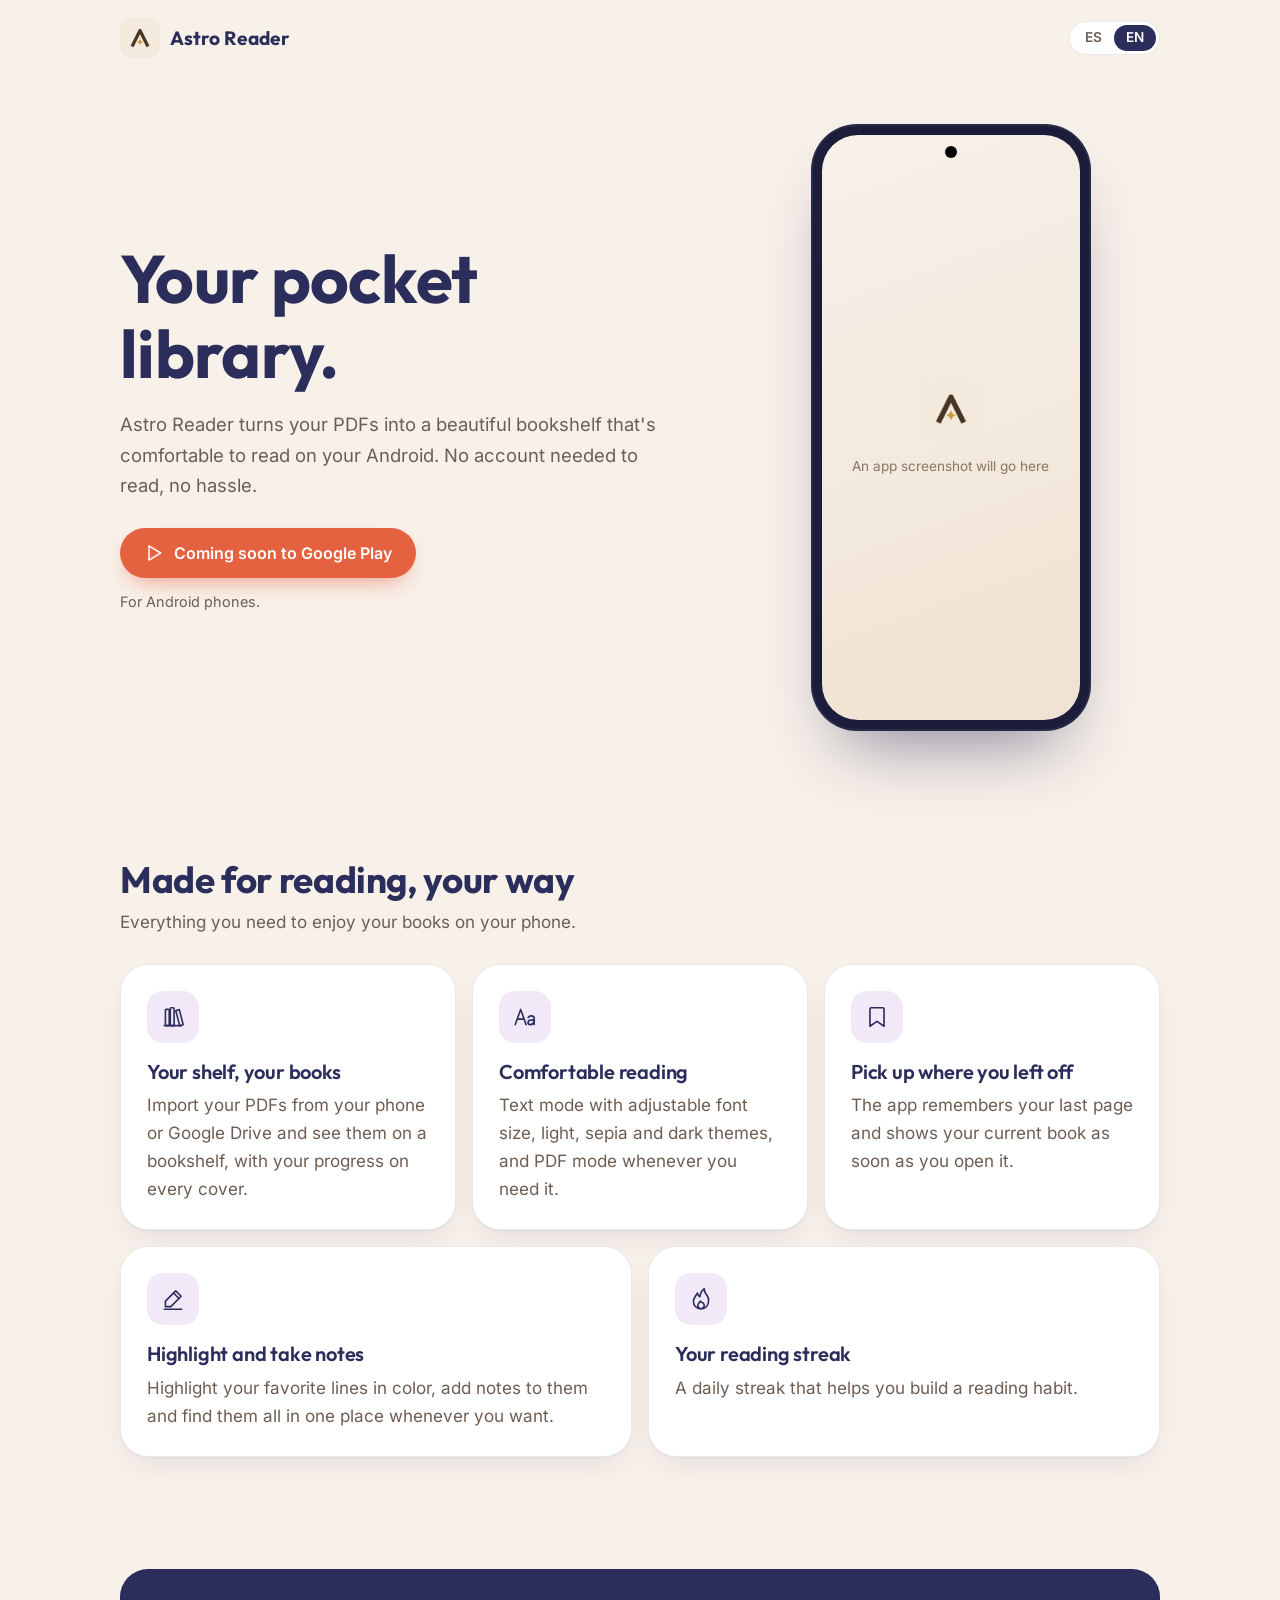
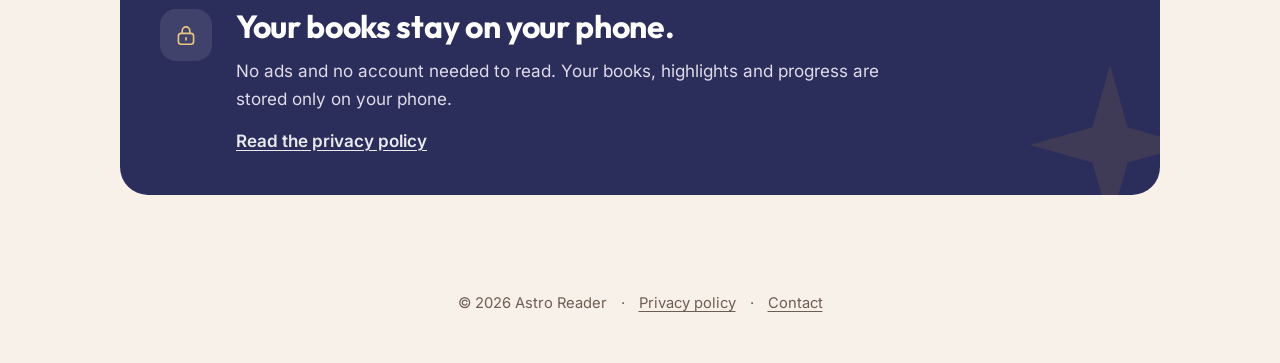
==== en/index.html @ 17009dff "Sitio web de Astro Reader: inicio y política de privacidad (ES/EN) Co-Authored-By: Claude Opus 5.5 <" ====
<!doctype html>
<html lang="en">
<head>
  <meta charset="utf-8">
  <meta name="viewport" content="width=device-width, initial-scale=1">
  <title>Astro Reader · Your pocket library</title>
  <meta name="description" content="Astro Reader turns your PDFs into a beautiful bookshelf that's comfortable to read on your Android. Text mode, highlights, notes and a reading streak.">
  <meta name="theme-color" content="#F8F1EA" media="(prefers-color-scheme: light)">
  <meta name="theme-color" content="#16172C" media="(prefers-color-scheme: dark)">
  <link rel="icon" type="image/png" sizes="32x32" href="../img/favicon-32.png">
  <link rel="apple-touch-icon" href="../img/apple-touch-icon.png">
  <link rel="alternate" hreflang="es" href="https://astroreaderapp.github.io/">
  <link rel="alternate" hreflang="en" href="https://astroreaderapp.github.io/en/">
  <link rel="preload" href="../fuentes/outfit-latin-700-normal.woff2" as="font" type="font/woff2" crossorigin>
  <link rel="stylesheet" href="../estilos.css">

  <meta property="og:type" content="website">
  <meta property="og:url" content="https://astroreaderapp.github.io/en/">
  <meta property="og:site_name" content="Astro Reader">
  <meta property="og:title" content="Astro Reader · Your pocket library">
  <meta property="og:description" content="Your PDFs on a beautiful bookshelf, comfortable to read on your Android.">
  <meta property="og:image" content="https://astroreaderapp.github.io/img/compartir.png">
  <meta property="og:image:width" content="1200">
  <meta property="og:image:height" content="630">
  <meta property="og:locale" content="en_US">
  <meta name="twitter:card" content="summary_large_image">
</head>
<body>
  <a class="saltar" href="#contenido">Skip to content</a>

  <header class="cabecera">
    <div class="contenedor">
      <a class="marca" href="index.html">
        <img src="../img/logo.webp" width="40" height="40" alt="">
        Astro Reader
      </a>
      <nav class="idioma" aria-label="Language">
        <a href="../index.html" lang="es" hreflang="es">ES</a>
        <span aria-current="page" lang="en">EN</span>
      </nav>
    </div>
  </header>

  <main id="contenido">
    <section class="hero">
      <div class="contenedor">
        <div>
          <h1>Your pocket library.</h1>
          <p class="subtitulo">Astro Reader turns your PDFs into a beautiful bookshelf that's comfortable to read on your Android. No account needed to read, no hassle.</p>

          <!-- GOOGLE PLAY LINK: when the app is published, change href="#" to
               https://play.google.com/store/apps/details?id=com.astroreader.app
               remove aria-disabled="true" and change the text to "Get it on Google Play". -->
          <a class="boton" id="google-play" href="#" aria-disabled="true">
            <svg viewBox="0 0 24 24" fill="none" stroke="currentColor" stroke-width="1.8" stroke-linejoin="round" aria-hidden="true"><path d="M6 3.5v17l14-8.5z"/></svg>
            Coming soon to Google Play
          </a>
          <span class="nota-boton">For Android phones.</span>
        </div>

        <div class="telefono-zona">
          <div class="telefono">
            <div class="pantalla">
              <!-- SCREENSHOT: replace this block with
                   <img src="../img/captura-1.webp" alt="The Astro Reader bookshelf with several books" width="1080" height="2340"> -->
              <div class="pantalla-vacia">
                <img src="../img/logo.webp" width="64" height="64" alt="">
                <span>An app screenshot will go here</span>
              </div>
            </div>
          </div>
        </div>
      </div>
    </section>

    <section aria-labelledby="t-funciones">
      <div class="contenedor">
        <h2 class="titulo-seccion" id="t-funciones">Made for reading, your way</h2>
        <p class="intro-seccion">Everything you need to enjoy your books on your phone.</p>

        <div class="tarjetas">
          <article class="tarjeta">
            <div class="icono"><svg viewBox="0 0 24 24" aria-hidden="true"><path d="M4 20h16"/><rect x="5" y="5" width="3.5" height="15" rx="0.8"/><rect x="9.5" y="3.5" width="3.5" height="16.5" rx="0.8"/><path d="M14.6 6.2l3.2-1 3.6 13.8-3.2 1z"/></svg></div>
            <h3>Your shelf, your books</h3>
            <p>Import your PDFs from your phone or Google Drive and see them on a bookshelf, with your progress on every cover.</p>
          </article>

          <article class="tarjeta">
            <div class="icono"><svg viewBox="0 0 24 24" aria-hidden="true"><path d="M3 19l5-14 5 14M4.8 14h6.4"/><path d="M15 12.5c.6-1 1.6-1.5 2.8-1.5 1.8 0 2.7 1 2.7 2.7V19m0-3.3c-.5 2.2-1.7 3.3-3.4 3.3-1.4 0-2.3-.8-2.3-2 0-1.4 1.2-2.1 3.4-2.1h2.3"/></svg></div>
            <h3>Comfortable reading</h3>
            <p>Text mode with adjustable font size, light, sepia and dark themes, and PDF mode whenever you need it.</p>
          </article>

          <article class="tarjeta">
            <div class="icono"><svg viewBox="0 0 24 24" aria-hidden="true"><path d="M6.5 3.5h11a1 1 0 0 1 1 1v16l-6.5-4.5-6.5 4.5v-16a1 1 0 0 1 1-1z"/></svg></div>
            <h3>Pick up where you left off</h3>
            <p>The app remembers your last page and shows your current book as soon as you open it.</p>
          </article>

          <article class="tarjeta">
            <div class="icono"><svg viewBox="0 0 24 24" aria-hidden="true"><path d="M14.5 4.5l5 5L10 19H5v-5z"/><path d="M12.5 6.5l5 5"/><path d="M4 21.5h16"/></svg></div>
            <h3>Highlight and take notes</h3>
            <p>Highlight your favorite lines in color, add notes to them and find them all in one place whenever you want.</p>
          </article>

          <article class="tarjeta">
            <div class="icono"><svg viewBox="0 0 24 24" aria-hidden="true"><path d="M12 21c-4 0-7-2.8-7-6.6 0-3.3 2.4-5.4 3.6-7.9.4 1.6 1.2 2.7 2.4 3.4C11.4 6.4 13 4 15 2.5c-.2 3 1.4 4.6 2.6 6.3 1 1.4 1.4 2.8 1.4 4.6C19 18.2 16 21 12 21z"/><path d="M12 21c-1.7 0-3-1.2-3-2.9 0-1.8 1.6-2.7 2.3-4.1.9 1 1.5 1.3 2.3 1.4.8 1 1.4 1.7 1.4 2.7 0 1.7-1.3 2.9-3 2.9z"/></svg></div>
            <h3>Your reading streak</h3>
            <p>A daily streak that helps you build a reading habit.</p>
          </article>
        </div>
      </div>
    </section>

    <section aria-labelledby="t-privacidad">
      <div class="contenedor">
        <div class="privacidad-bloque">
          <div class="icono"><svg viewBox="0 0 24 24" aria-hidden="true"><rect x="5" y="10.5" width="14" height="10" rx="2.5"/><path d="M8.5 10.5V8a3.5 3.5 0 0 1 7 0v2.5"/><path d="M12 14.5v2"/></svg></div>
          <div>
            <h2 id="t-privacidad">Your books stay on your phone.</h2>
            <p style="margin-top:12px">No ads and no account needed to read. Your books, highlights and progress are stored only on your phone.</p>
            <p style="margin-top:14px"><a href="privacy.html">Read the privacy policy</a></p>
          </div>
        </div>
      </div>
    </section>
  </main>

  <footer class="pie">
    <div class="contenedor">
      <span>© 2026 Astro Reader</span>
      <span aria-hidden="true">·</span>
      <a href="privacy.html">Privacy policy</a>
      <span aria-hidden="true">·</span>
      <a href="mailto:contacto.astroreader@gmail.com">Contact</a>
    </div>
  </footer>
</body>
</html>
---- estilos.css ----
/* Astro Reader · estilos del sitio
   Colores de la app: índigo #2B2D5B, coral #E4623F, crema #F8F1EA, dorado #C9993A, café #4A3426. */

@font-face { font-family: 'Inter'; src: url('fuentes/inter-latin-400-normal.woff2') format('woff2'); font-weight: 400; font-display: swap; }
@font-face { font-family: 'Inter'; src: url('fuentes/inter-latin-600-normal.woff2') format('woff2'); font-weight: 600; font-display: swap; }
@font-face { font-family: 'Outfit'; src: url('fuentes/outfit-latin-600-normal.woff2') format('woff2'); font-weight: 600; font-display: swap; }
@font-face { font-family: 'Outfit'; src: url('fuentes/outfit-latin-700-normal.woff2') format('woff2'); font-weight: 700; font-display: swap; }

:root {
  --indigo: #2B2D5B;
  --coral: #E4623F;
  --coral-texto: #B8452A; /* coral más oscuro para enlaces: se lee bien sobre crema */
  --crema: #F8F1EA;
  --dorado: #C9993A;
  --cafe: #4A3426;

  --fondo: var(--crema);
  --tarjeta: #FFFFFF;
  --texto: #3A2C24;
  --texto-suave: #6E5D52;
  --titulo: var(--indigo);
  --borde: rgba(74, 52, 38, 0.10);
  --sombra: 0 1px 2px rgba(43, 45, 91, 0.05), 0 12px 32px -12px rgba(43, 45, 91, 0.14);
  --destacado-fondo: var(--indigo);
  --destacado-texto: #F3EEF8;
  --icono: var(--indigo);
  --icono-fondo: #F1E9F8;
  --telefono: #1C1D3A;

  --radio: 28px;
  --radio-chico: 18px;
  --ancho: 1080px;
  color-scheme: light dark;
}

@media (prefers-color-scheme: dark) {
  :root {
    --fondo: #16172C;
    --tarjeta: #212341;
    --texto: #E9E2DA;
    --texto-suave: #B3AAB8;
    --titulo: #F3ECE3;
    --borde: rgba(255, 255, 255, 0.08);
    --sombra: 0 1px 2px rgba(0, 0, 0, 0.3), 0 12px 32px -12px rgba(0, 0, 0, 0.5);
    --destacado-fondo: #2B2D5B;
    --destacado-texto: #F3EEF8;
    --icono: #E9C77E;
    --icono-fondo: rgba(201, 153, 58, 0.14);
    --coral-texto: #F08A6C;
    --telefono: #0B0C18;
  }
}

* { box-sizing: border-box; }
html { -webkit-text-size-adjust: 100%; }
body {
  margin: 0;
  background: var(--fondo);
  color: var(--texto);
  font: 400 1.0625rem/1.65 'Inter', system-ui, -apple-system, 'Segoe UI', Roboto, sans-serif;
  -webkit-font-smoothing: antialiased;
}
img { max-width: 100%; height: auto; display: block; }
a { color: var(--coral-texto); text-underline-offset: 3px; }
a:focus-visible, button:focus-visible { outline: 3px solid var(--dorado); outline-offset: 3px; border-radius: 8px; }

h1, h2, h3 { font-family: 'Outfit', system-ui, sans-serif; color: var(--titulo); line-height: 1.12; margin: 0; letter-spacing: -0.01em; }

.saltar { position: absolute; left: -999px; top: 8px; background: var(--tarjeta); padding: 8px 14px; border-radius: 10px; z-index: 10; }
.saltar:focus { left: 16px; }

.contenedor { width: 100%; max-width: var(--ancho); margin: 0 auto; padding: 0 20px; }

/* ---------- Cabecera ---------- */
.cabecera { padding: 18px 0; }
.cabecera .contenedor { display: flex; align-items: center; justify-content: space-between; gap: 12px; }
.marca { display: flex; align-items: center; gap: 10px; text-decoration: none; color: var(--titulo); font: 700 1.2rem 'Outfit', sans-serif; }
.marca img { width: 40px; height: 40px; border-radius: 11px; }
.idioma { display: flex; background: var(--tarjeta); border: 1px solid var(--borde); border-radius: 999px; padding: 3px; font-size: 0.85rem; font-weight: 600; }
.idioma a, .idioma span { padding: 6px 12px; border-radius: 999px; text-decoration: none; color: var(--texto-suave); line-height: 1; }
.idioma [aria-current] { background: var(--indigo); color: #fff; }

/* ---------- Portada (hero) ---------- */
.hero { padding: 28px 0 56px; }
.hero .contenedor { display: grid; gap: 44px; align-items: center; }
.hero h1 { font-size: clamp(2.5rem, 9vw, 4.2rem); font-weight: 700; }
.hero .subtitulo { font-size: 1.15rem; color: var(--texto-suave); margin: 18px 0 28px; max-width: 32em; }

.boton {
  display: inline-flex; align-items: center; gap: 10px;
  background: var(--coral); color: #fff; text-decoration: none;
  font: 600 1rem 'Inter', sans-serif; padding: 15px 24px; border-radius: 999px;
  box-shadow: 0 10px 24px -10px rgba(228, 98, 63, 0.7);
}
.boton svg { width: 20px; height: 20px; }
.boton[aria-disabled="true"] { cursor: default; }
.nota-boton { display: block; margin-top: 12px; font-size: 0.9rem; color: var(--texto-suave); }

/* Maqueta de teléfono */
.telefono-zona { display: flex; justify-content: center; }
.telefono {
  position: relative; width: min(280px, 72vw); aspect-ratio: 9 / 19.5;
  background: var(--telefono); border-radius: 46px; padding: 11px;
  box-shadow: 0 40px 70px -30px rgba(43, 45, 91, 0.55), inset 0 0 0 2px rgba(255, 255, 255, 0.06);
}
.telefono::before { /* cámara */
  content: ''; position: absolute; top: 22px; left: 50%; width: 12px; height: 12px; margin-left: -6px;
  background: #000; border-radius: 50%; z-index: 2;
}
.pantalla { width: 100%; height: 100%; border-radius: 36px; overflow: hidden; background: #F5EBDD; position: relative; }
.pantalla img { width: 100%; height: 100%; object-fit: cover; }
/* Espacio para la captura mientras no la haya */
.pantalla-vacia {
  height: 100%; display: flex; flex-direction: column; align-items: center; justify-content: center; gap: 14px;
  color: #8A7465; font-size: 0.85rem; text-align: center; padding: 24px;
  background: linear-gradient(160deg, #F8F1EA, #EFE2D2);
}
.pantalla-vacia img { width: 64px; height: 64px; border-radius: 16px; }

/* ---------- Secciones ---------- */
section { padding: 40px 0; }
.titulo-seccion { font-size: clamp(1.7rem, 5vw, 2.3rem); font-weight: 700; margin-bottom: 8px; }
.intro-seccion { color: var(--texto-suave); margin: 0 0 28px; }

.tarjetas { display: grid; gap: 16px; }
.tarjeta {
  background: var(--tarjeta); border: 1px solid var(--borde); border-radius: var(--radio);
  padding: 26px; box-shadow: var(--sombra);
}
.tarjeta h3 { font-size: 1.25rem; font-weight: 600; margin: 18px 0 8px; }
.tarjeta p { margin: 0; color: var(--texto-suave); }
.icono {
  width: 52px; height: 52px; border-radius: 16px; display: grid; place-items: center;
  background: var(--icono-fondo); color: var(--icono);
}
.icono svg { width: 26px; height: 26px; fill: none; stroke: currentColor; stroke-width: 1.5; stroke-linecap: round; stroke-linejoin: round; }

/* Bloque de privacidad */
.privacidad-bloque {
  background: var(--destacado-fondo); color: var(--destacado-texto);
  border-radius: var(--radio); padding: 34px 28px; display: grid; gap: 18px;
  position: relative; overflow: hidden;
}
.privacidad-bloque::after { /* estrella dorada del logo, de adorno */
  content: ''; position: absolute; right: -30px; bottom: -30px; width: 160px; height: 160px;
  background: var(--dorado); opacity: 0.12;
  clip-path: polygon(50% 0, 61% 39%, 100% 50%, 61% 61%, 50% 100%, 39% 61%, 0 50%, 39% 39%);
}
.privacidad-bloque h2 { color: #fff; font-size: clamp(1.5rem, 4.6vw, 2rem); font-weight: 700; }
.privacidad-bloque p { margin: 0; opacity: 0.9; max-width: 40em; }
.privacidad-bloque .icono { background: rgba(255, 255, 255, 0.1); color: #E9C77E; }
.privacidad-bloque a { color: #fff; font-weight: 600; }

/* ---------- Pie ---------- */
.pie { padding: 40px 0 48px; color: var(--texto-suave); font-size: 0.92rem; }
.pie .contenedor { display: flex; flex-wrap: wrap; gap: 6px 14px; justify-content: center; text-align: center; }
.pie a { color: var(--texto-suave); }
@media (max-width: 479px) {
  .pie .contenedor { gap: 6px 20px; }
  .pie span[aria-hidden] { display: none; }
}

/* ---------- Página de texto (política) ---------- */
.documento { padding: 16px 0 24px; }
.documento .hoja {
  background: var(--tarjeta); border: 1px solid var(--borde); border-radius: var(--radio);
  padding: 30px 22px; box-shadow: var(--sombra); max-width: 760px; margin: 0 auto;
}
.documento h1 { font-size: clamp(1.9rem, 6vw, 2.6rem); font-weight: 700; }
.documento .fecha { color: var(--texto-suave); margin: 10px 0 26px; font-size: 0.95rem; }
.documento h2 { font-size: 1.3rem; font-weight: 600; margin: 34px 0 10px; padding-top: 22px; border-top: 1px solid var(--borde); }
.documento h3 { font-size: 1.05rem; font-weight: 600; margin: 20px 0 6px; }
.documento ul { padding-left: 1.2em; }
.documento li { margin: 6px 0; }
.documento li::marker { color: var(--dorado); }
.documento strong { color: var(--titulo); font-weight: 600; }
.resumen {
  background: var(--icono-fondo); border-radius: var(--radio-chico); padding: 18px 20px; margin: 0 0 8px;
}
.resumen p { margin: 0 0 6px; }
.resumen ul { margin: 0; }
.volver { display: inline-block; margin: 0 auto 6px; font-weight: 600; text-decoration: none; }

/* ---------- Pantallas más grandes ---------- */
@media (min-width: 640px) {
  .tarjetas { grid-template-columns: repeat(2, 1fr); }
  .privacidad-bloque { grid-template-columns: auto 1fr; align-items: start; padding: 40px; gap: 24px; }
  .documento .hoja { padding: 44px 48px; }
}
@media (min-width: 900px) {
  .hero { padding: 48px 0 72px; }
  .hero .contenedor { grid-template-columns: 1.15fr 0.85fr; gap: 56px; }
  .tarjetas { grid-template-columns: repeat(6, 1fr); }
  .tarjetas .tarjeta { grid-column: span 2; }
  .tarjetas .tarjeta:nth-child(4), .tarjetas .tarjeta:nth-child(5) { grid-column: span 3; }
  section { padding: 56px 0; }
}

@media (prefers-reduced-motion: no-preference) {
  .boton { transition: transform 0.15s ease, box-shadow 0.15s ease; }
  a.boton:not([aria-disabled="true"]):hover { transform: translateY(-2px); }
}
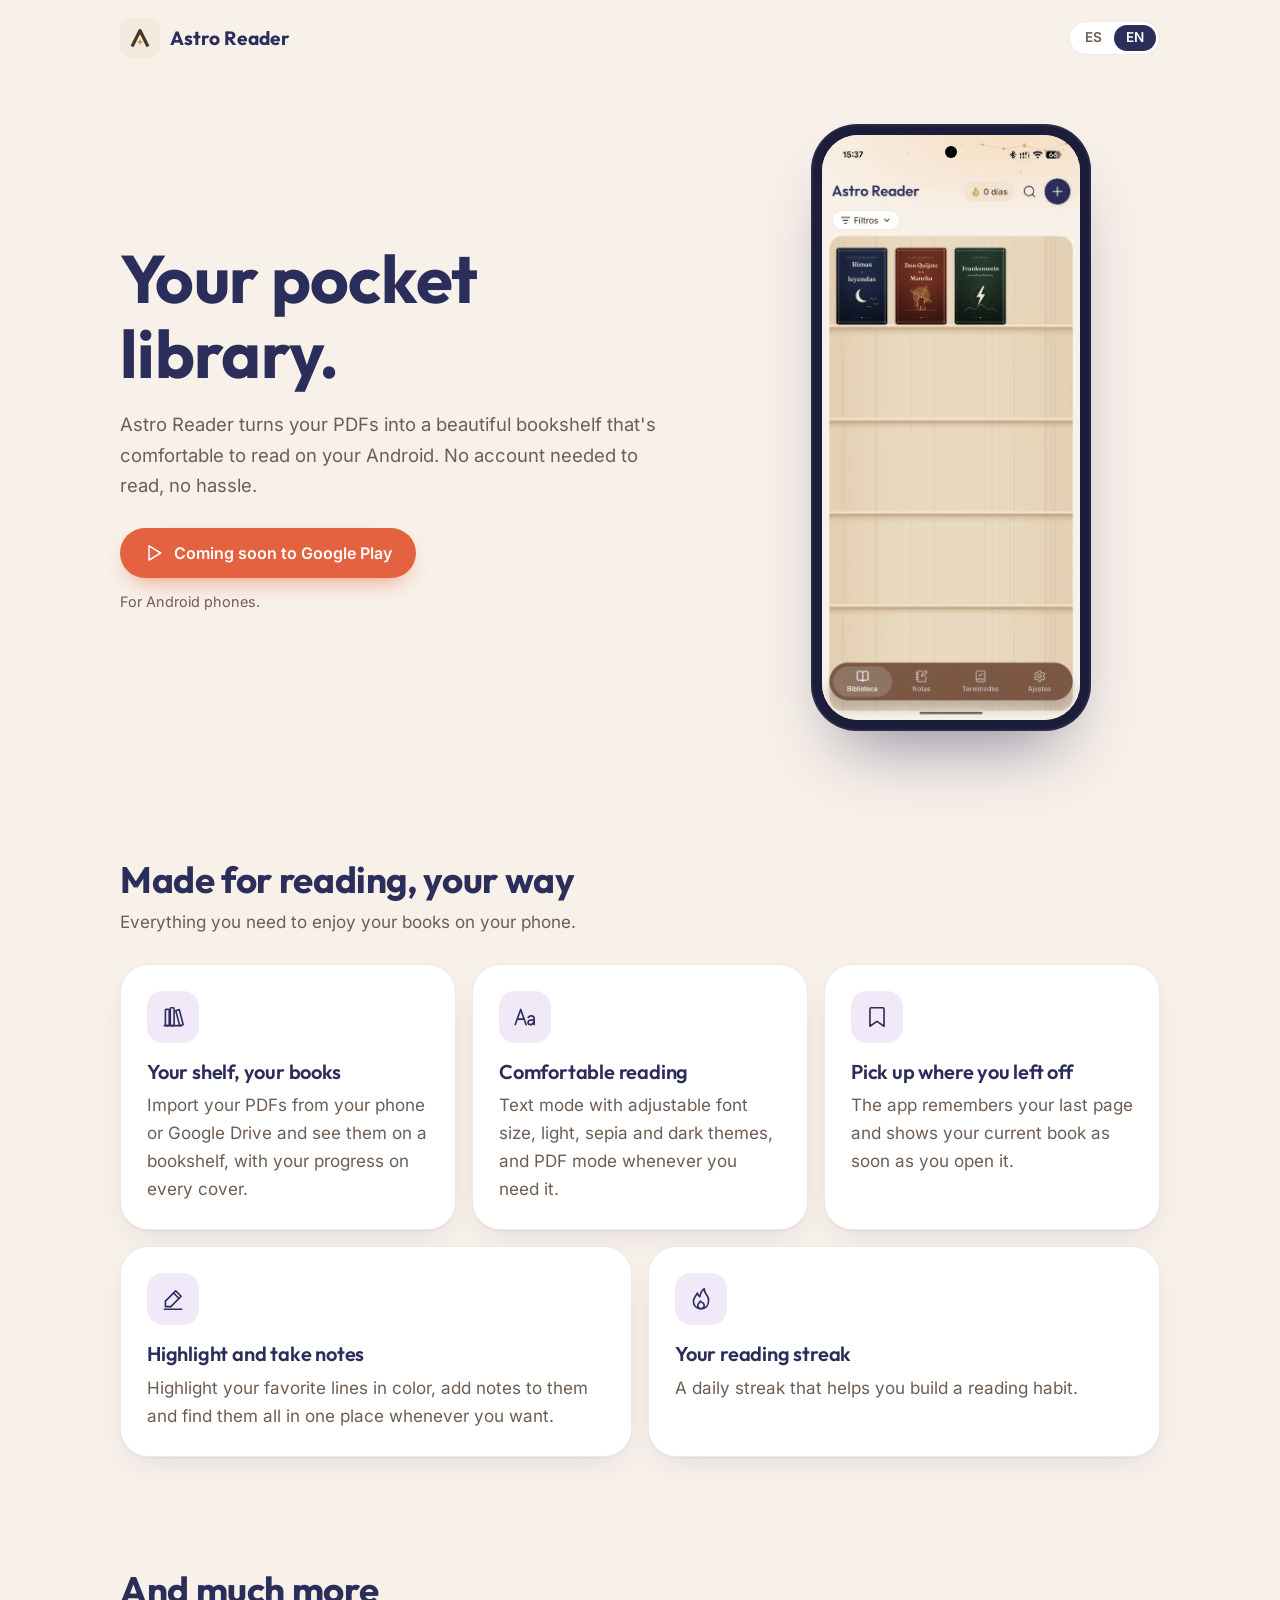
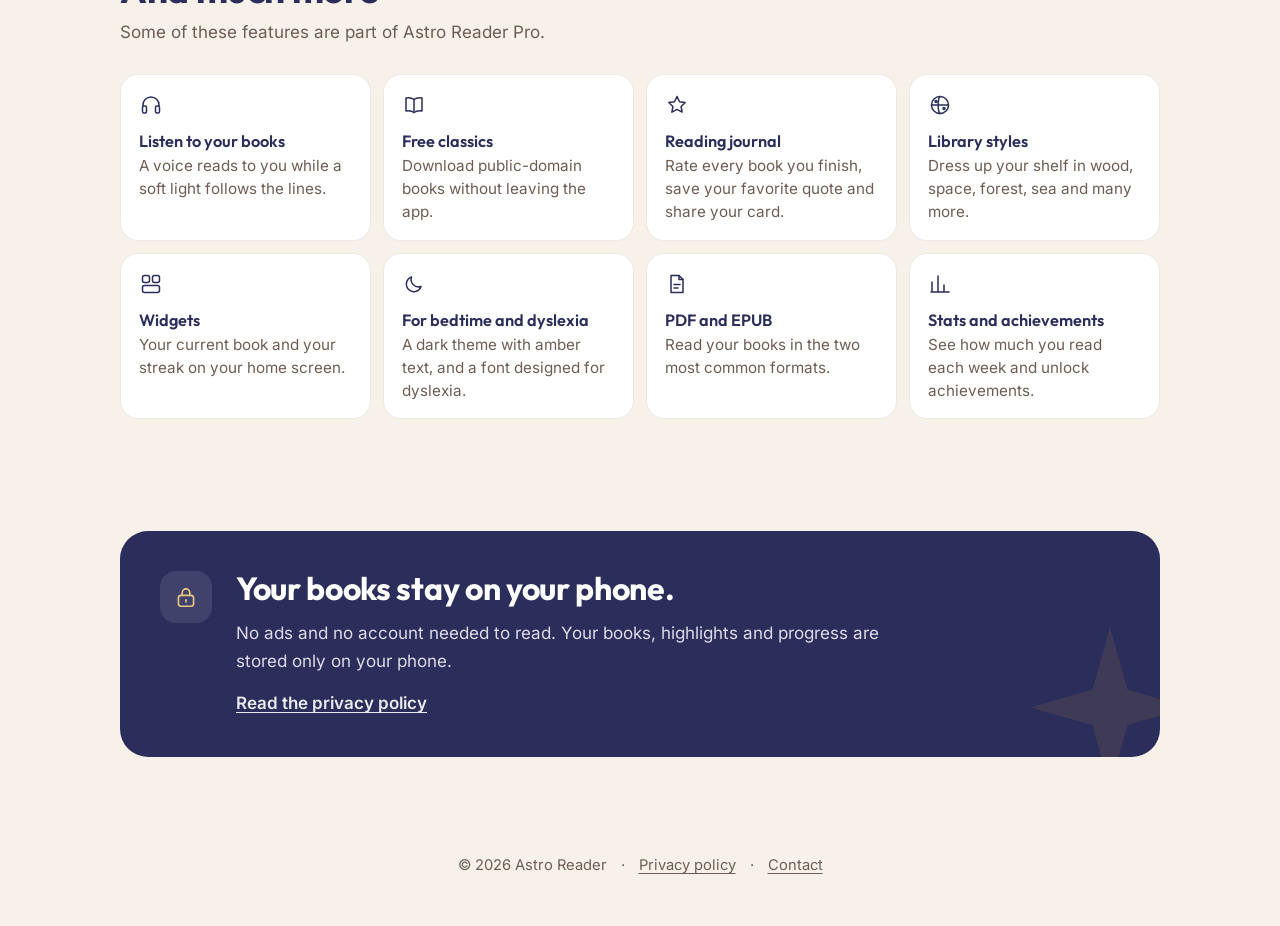
==== commit c1fac3f6: "Capturas de la app en la maqueta y sección «Y mucho más» (ES/EN) Co-Authored-By: Claude Opus 5.5 <no" ====
--- a/en/index.html
+++ b/en/index.html
@@ -61,11 +61,11 @@
         <div class="telefono-zona">
           <div class="telefono">
             <div class="pantalla">
-              <!-- SCREENSHOT: replace this block with
-                   <img src="../img/captura-1.webp" alt="The Astro Reader bookshelf with several books" width="1080" height="2340"> -->
-              <div class="pantalla-vacia">
-                <img src="../img/logo.webp" width="64" height="64" alt="">
-                <span>An app screenshot will go here</span>
+              <!-- App screenshots (own covers for public-domain books). They rotate automatically. -->
+              <div class="capturas">
+                <img src="../img/captura-1.webp" width="575" height="1280" alt="The Astro Reader bookshelf with Rimas y leyendas, Don Quixote and Frankenstein">
+                <img src="../img/captura-2.webp" width="575" height="1280" alt="The same bookshelf with the Space style, at night with stars" loading="lazy">
+                <img src="../img/captura-3.webp" width="575" height="1280" alt="Screen for choosing the library style" loading="lazy">
               </div>
             </div>
           </div>
@@ -112,6 +112,23 @@
       </div>
     </section>
 
+    <section aria-labelledby="t-mas">
+      <div class="contenedor">
+        <h2 class="titulo-seccion" id="t-mas">And much more</h2>
+        <p class="intro-seccion">Some of these features are part of Astro Reader Pro.</p>
+        <ul class="extras">
+          <li><svg viewBox="0 0 24 24" aria-hidden="true"><path d="M4 13v-1a8 8 0 0 1 16 0v1"/><rect x="3.5" y="13" width="4" height="7" rx="1.5"/><rect x="16.5" y="13" width="4" height="7" rx="1.5"/></svg><div><strong>Listen to your books</strong><span>A voice reads to you while a soft light follows the lines.</span></div></li>
+          <li><svg viewBox="0 0 24 24" aria-hidden="true"><path d="M12 6.5C10 5 7 4.5 4 5v13c3-.5 6 0 8 1.5 2-1.5 5-2 8-1.5V5c-3-.5-6 0-8 1.5z"/><path d="M12 6.5v13"/></svg><div><strong>Free classics</strong><span>Download public-domain books without leaving the app.</span></div></li>
+          <li><svg viewBox="0 0 24 24" aria-hidden="true"><path d="M12 3.5l2.5 5.2 5.7.8-4.1 4 1 5.6-5.1-2.7-5.1 2.7 1-5.6-4.1-4 5.7-.8z"/></svg><div><strong>Reading journal</strong><span>Rate every book you finish, save your favorite quote and share your card.</span></div></li>
+          <li><svg viewBox="0 0 24 24" aria-hidden="true"><circle cx="12" cy="12" r="8.5"/><path d="M12 3.5c-2.5 2.5-2.5 14.5 0 17M3.5 12h17"/><circle cx="8" cy="8.5" r="1"/><circle cx="16" cy="15.5" r="1"/></svg><div><strong>Library styles</strong><span>Dress up your shelf in wood, space, forest, sea and many more.</span></div></li>
+          <li><svg viewBox="0 0 24 24" aria-hidden="true"><rect x="3.5" y="3.5" width="7" height="7" rx="2"/><rect x="13.5" y="3.5" width="7" height="7" rx="2"/><rect x="3.5" y="13.5" width="17" height="7" rx="2"/></svg><div><strong>Widgets</strong><span>Your current book and your streak on your home screen.</span></div></li>
+          <li><svg viewBox="0 0 24 24" aria-hidden="true"><path d="M19 14.5A7.5 7.5 0 0 1 9.5 5a7.5 7.5 0 1 0 9.5 9.5z"/></svg><div><strong>For bedtime and dyslexia</strong><span>A dark theme with amber text, and a font designed for dyslexia.</span></div></li>
+          <li><svg viewBox="0 0 24 24" aria-hidden="true"><path d="M6 3.5h8l4 4v13H6z"/><path d="M14 3.5v4h4"/><path d="M9 12.5h6M9 16h4"/></svg><div><strong>PDF and EPUB</strong><span>Read your books in the two most common formats.</span></div></li>
+          <li><svg viewBox="0 0 24 24" aria-hidden="true"><path d="M4 20V10M10 20V4M16 20v-7M21 20H3"/></svg><div><strong>Stats and achievements</strong><span>See how much you read each week and unlock achievements.</span></div></li>
+        </ul>
+      </div>
+    </section>
+
     <section aria-labelledby="t-privacidad">
       <div class="contenedor">
         <div class="privacidad-bloque">
--- a/estilos.css
+++ b/estilos.css
@@ -109,6 +109,35 @@
 }
 .pantalla { width: 100%; height: 100%; border-radius: 36px; overflow: hidden; background: #F5EBDD; position: relative; }
 .pantalla img { width: 100%; height: 100%; object-fit: cover; }
+/* Capturas que cambian solas (con fundido); sin animación si la persona pidió menos movimiento */
+.capturas { position: relative; width: 100%; height: 100%; }
+.capturas img { position: absolute; inset: 0; width: 100%; height: 100%; object-fit: cover; object-position: top; }
+.capturas img + img { opacity: 0; }
+@media (prefers-reduced-motion: no-preference) {
+  .capturas img { animation: fundido 15s infinite; }
+  .capturas img:nth-child(1) { animation-name: fundido-primera; }
+  .capturas img:nth-child(2) { animation-delay: 5s; }
+  .capturas img:nth-child(3) { animation-delay: 10s; }
+}
+@keyframes fundido-primera { 0%, 30% { opacity: 1; } 36%, 94% { opacity: 0; } 100% { opacity: 1; } }
+@keyframes fundido { 0% { opacity: 0; } 6%, 33% { opacity: 1; } 39%, 100% { opacity: 0; } }
+
+/* Lista "Y mucho más" */
+.extras { list-style: none; margin: 0; padding: 0; display: grid; gap: 12px; }
+.extras li {
+  display: flex; gap: 14px; align-items: flex-start;
+  background: var(--tarjeta); border: 1px solid var(--borde); border-radius: var(--radio-chico);
+  padding: 16px 18px;
+}
+.extras svg {
+  flex: none; width: 24px; height: 24px; margin-top: 2px; color: var(--icono);
+  fill: none; stroke: currentColor; stroke-width: 1.5; stroke-linecap: round; stroke-linejoin: round;
+}
+.extras strong { display: block; font: 600 1.02rem/1.3 'Outfit', sans-serif; color: var(--titulo); margin-bottom: 3px; }
+.extras span { display: block; color: var(--texto-suave); font-size: 0.95rem; line-height: 1.5; }
+@media (min-width: 640px) { .extras { grid-template-columns: repeat(2, 1fr); } }
+@media (min-width: 900px) { .extras { grid-template-columns: repeat(4, 1fr); } .extras li { flex-direction: column; } }
+
 /* Espacio para la captura mientras no la haya */
 .pantalla-vacia {
   height: 100%; display: flex; flex-direction: column; align-items: center; justify-content: center; gap: 14px;
